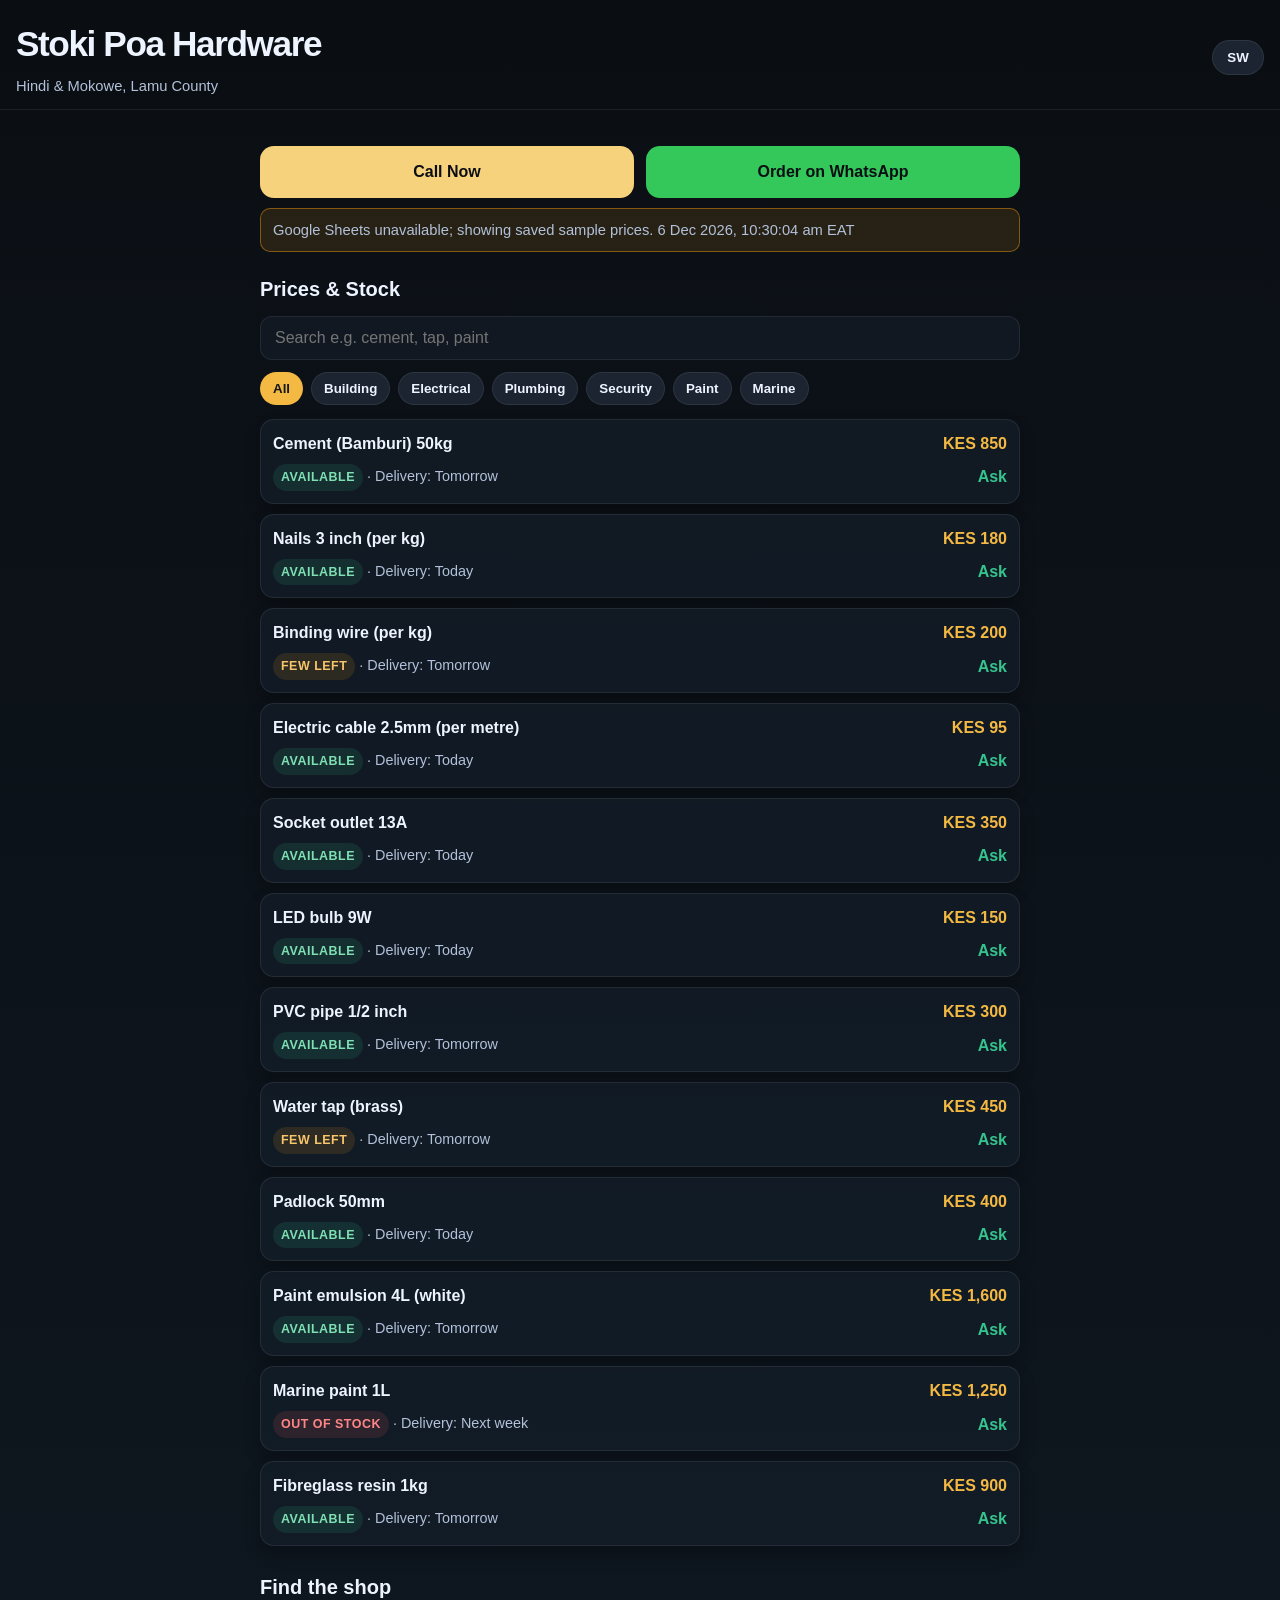
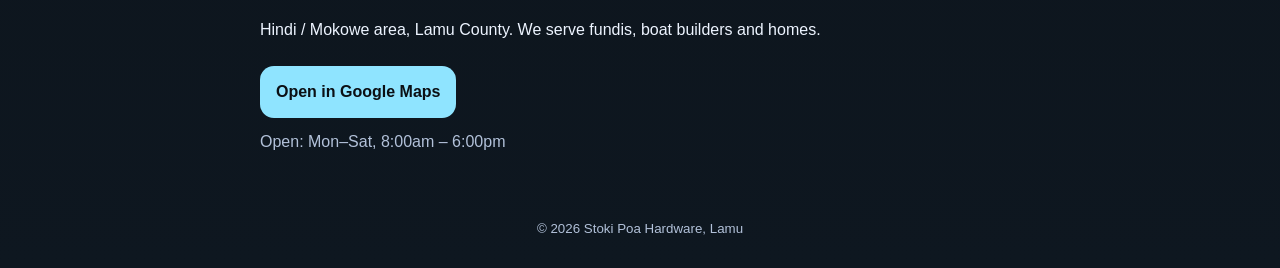
==== index.html @ 67e204fe "Add files via upload" ====
<!DOCTYPE html>
<html lang="en">
<head>
  <meta charset="utf-8">
  <meta name="viewport" content="width=device-width, initial-scale=1">
  <title>Stoki Poa Hardware | Hindi &amp; Mokowe, Lamu</title>
  <meta name="description" content="Stoki Poa Hardware, Lamu: check hardware prices and stock before you travel. Electrical, plumbing, paint, padlocks and marine items. Call or order on WhatsApp.">
  <meta name="theme-color" content="#0b0f14">
  <link rel="manifest" href="manifest.webmanifest">
  <link rel="stylesheet" href="styles.css">

  <!-- Structured business data for search engines -->
  <script type="application/ld+json">
  {
    "@context": "https://schema.org",
    "@type": "HardwareStore",
    "name": "Stoki Poa Hardware",
    "description": "Hardware shop serving Hindi and Mokowe, Lamu County.",
    "areaServed": ["Hindi", "Mokowe", "Lamu"],
    "address": {
      "@type": "PostalAddress",
      "addressLocality": "Hindi, Lamu",
      "addressRegion": "Lamu County",
      "addressCountry": "KE"
    },
    "telephone": "+254790331965"
  }
  </script>
</head>
<body>

<header class="top">
  <div class="brand">
    <h1>Stoki Poa Hardware</h1>
    <p data-i18n="tagline">Hindi &amp; Mokowe, Lamu County</p>
  </div>
  <button id="langBtn" class="lang" type="button" aria-label="Change language">SW</button>
</header>

<main>
  <section class="actions" aria-label="Contact">
    <a id="callBtn" class="btn call" href="tel:+254790331965" data-i18n="call">Call Now</a>
    <a id="waBtn" class="btn wa" href="#" data-i18n="whatsapp">Order on WhatsApp</a>
  </section>

  <p id="status" class="status" role="status"></p>

  <section aria-labelledby="listTitle">
    <h2 id="listTitle" data-i18n="listTitle">Prices &amp; Stock</h2>
    <label class="sr" for="search" data-i18n="searchLabel">Search items</label>
    <input id="search" type="search" placeholder="Search e.g. cement, tap, paint" data-i18n-ph="searchPh" autocomplete="off">
    <div id="chips" class="chips" aria-label="Categories"></div>
    <ul id="list" class="list"></ul>
    <p id="empty" class="empty" hidden data-i18n="empty">No items found. Call us to ask.</p>
  </section>

  <section class="info" aria-labelledby="locTitle">
    <h2 id="locTitle" data-i18n="locTitle">Find the shop</h2>
    <p data-i18n="locText">Hindi / Mokowe area, Lamu County. We serve fundis, boat builders and homes.</p>
    <a id="mapBtn" class="btn map" href="https://www.google.com/maps/search/?api=1&amp;query=Stoki+Poa+Hardware+Lamu" target="_blank" rel="noopener" data-i18n="map">Open in Google Maps</a>
    <p class="hours" data-i18n="hours">Open: Mon–Sat, 8:00am – 6:00pm</p>
  </section>
</main>

<footer>
  <small>&copy; <span id="year"></span> Stoki Poa Hardware, Lamu</small>
</footer>

<script src="app.js?v=20261102a"></script>
</body>
</html>
---- styles.css ----
:root {
  --bg: #0b0f14;
  --panel: #111821;
  --panel-alt: #1b2430;
  --card: #141f2a;
  --line: rgba(255,255,255,0.08);
  --text: #edf4ff;
  --muted: #b2c1d9;
  --accent: #f4b942;
  --accent-2: #35c48d;
  --warn: #f39c12;
  --danger: #ef5a5a;
  --shadow: rgba(0,0,0,0.25);
}

* { box-sizing: border-box; }
html { color-scheme: dark; }
body {
  margin: 0;
  min-height: 100vh;
  font-family: Arial, Helvetica, sans-serif;
  background: linear-gradient(180deg, #0b0f14 0%, #0e1720 100%);
  color: var(--text);
  line-height: 1.5;
}

header.top {
  display: flex;
  align-items: center;
  justify-content: space-between;
  gap: 12px;
  padding: 18px 16px 12px;
  border-bottom: 1px solid var(--line);
  background: rgba(11, 15, 20, 0.94);
  position: sticky;
  top: 0;
  z-index: 2;
}

.brand h1 {
  margin: 0;
  font-size: clamp(1.5rem, 5vw, 2.2rem);
  letter-spacing: -0.04em;
}

.brand p {
  margin: 4px 0 0;
  color: var(--muted);
  font-size: 0.92rem;
}

.lang {
  border: 1px solid var(--line);
  background: var(--panel-alt);
  color: var(--text);
  border-radius: 999px;
  padding: 9px 12px;
  font-weight: 700;
  min-width: 52px;
}

main {
  width: min(760px, calc(100% - 24px));
  margin: 0 auto;
  padding: 18px 0 32px;
}

.actions {
  display: grid;
  grid-template-columns: repeat(2, minmax(0, 1fr));
  gap: 12px;
  margin: 18px 0 10px;
}

.btn {
  display: inline-flex;
  align-items: center;
  justify-content: center;
  border-radius: 14px;
  padding: 14px 16px;
  text-decoration: none;
  font-weight: 700;
  color: #0b0f14;
  text-align: center;
  transition: transform 0.15s ease, opacity 0.15s ease;
}

.btn:active { transform: translateY(1px); }

.btn.call {
  background: #f7d27c;
}

.btn.wa {
  background: #34c759;
}

.btn.map {
  background: #8fe4ff;
  margin-top: 8px;
}

.status {
  margin: 10px 0 22px;
  padding: 10px 12px;
  background: rgba(53, 196, 141, 0.12);
  border: 1px solid rgba(53, 196, 141, 0.35);
  color: var(--muted);
  border-radius: 10px;
  font-size: 0.92rem;
}

.status.offline {
  background: rgba(243, 156, 18, 0.12);
  border-color: rgba(243, 156, 18, 0.45);
}

section {
  margin-top: 18px;
}

h2 {
  margin: 0 0 12px;
  font-size: 1.25rem;
}

input[type="search"] {
  width: 100%;
  border: 1px solid var(--line);
  background: var(--panel);
  color: var(--text);
  border-radius: 12px;
  padding: 12px 14px;
  font-size: 1rem;
}

input[type="search"]:focus {
  outline: 2px solid rgba(244, 185, 66,0.55);
  outline-offset: 1px;
}

.chips {
  display: flex;
  flex-wrap: wrap;
  gap: 8px;
  margin-top: 12px;
}

.chip {
  background: var(--panel-alt);
  color: var(--text);
  border: 1px solid var(--line);
  border-radius: 999px;
  padding: 8px 12px;
  font-weight: 600;
}

.chip.on {
  background: var(--accent);
  color: #151616;
  border-color: transparent;
}

.list {
  list-style: none;
  margin: 14px 0 0;
  padding: 0;
  display: grid;
  gap: 10px;
}

.item {
  display: grid;
  grid-template-columns: minmax(0, 1.4fr) auto;
  gap: 8px 10px;
  align-items: center;
  background: rgba(20,31,42,0.7);
  border: 1px solid var(--line);
  border-radius: 14px;
  padding: 12px 12px;
  box-shadow: 0 8px 16px var(--shadow);
}

.name {
  grid-column: 1 / 2;
  font-weight: 700;
  word-break: break-word;
}

.price {
  grid-column: 2 / 3;
  justify-self: end;
  font-weight: 700;
  color: var(--accent);
}

.meta {
  grid-column: 1 / 2;
  color: var(--muted);
  font-size: 0.9rem;
}

.badge {
  display: inline-block;
  border-radius: 999px;
  padding: 4px 8px;
  font-size: 0.78rem;
  font-weight: 700;
  text-transform: uppercase;
  letter-spacing: 0.04em;
}

.badge.ok {
  background: rgba(53,196,141,0.12);
  color: #7fe0b4;
}

.badge.low {
  background: rgba(243,156,18,0.12);
  color: #f7c66b;
}

.badge.out {
  background: rgba(239,90,90,0.12);
  color: #ff8686;
}

.ask {
  grid-column: 2 / 3;
  justify-self: end;
  text-decoration: none;
  color: var(--accent-2);
  font-weight: 700;
}

.empty {
  margin-top: 16px;
  color: var(--muted);
}

.info {
  padding-top: 8px;
}

.hours {
  margin-top: 12px;
  color: var(--muted);
}

footer {
  padding: 14px 16px 28px;
  text-align: center;
  color: var(--muted);
}

.sr {
  position: absolute;
  width: 1px;
  height: 1px;
  padding: 0;
  margin: -1px;
  overflow: hidden;
  clip: rect(0, 0, 0, 0);
  white-space: nowrap;
  border: 0;
}

@media (max-width: 480px) {
  .actions { grid-template-columns: 1fr; }
  .item {
    grid-template-columns: 1fr;
    padding: 12px 10px;
  }
  .name, .price, .meta, .ask {
    grid-column: auto;
    justify-self: start;
  }
  .price { margin-top: -4px; }
}
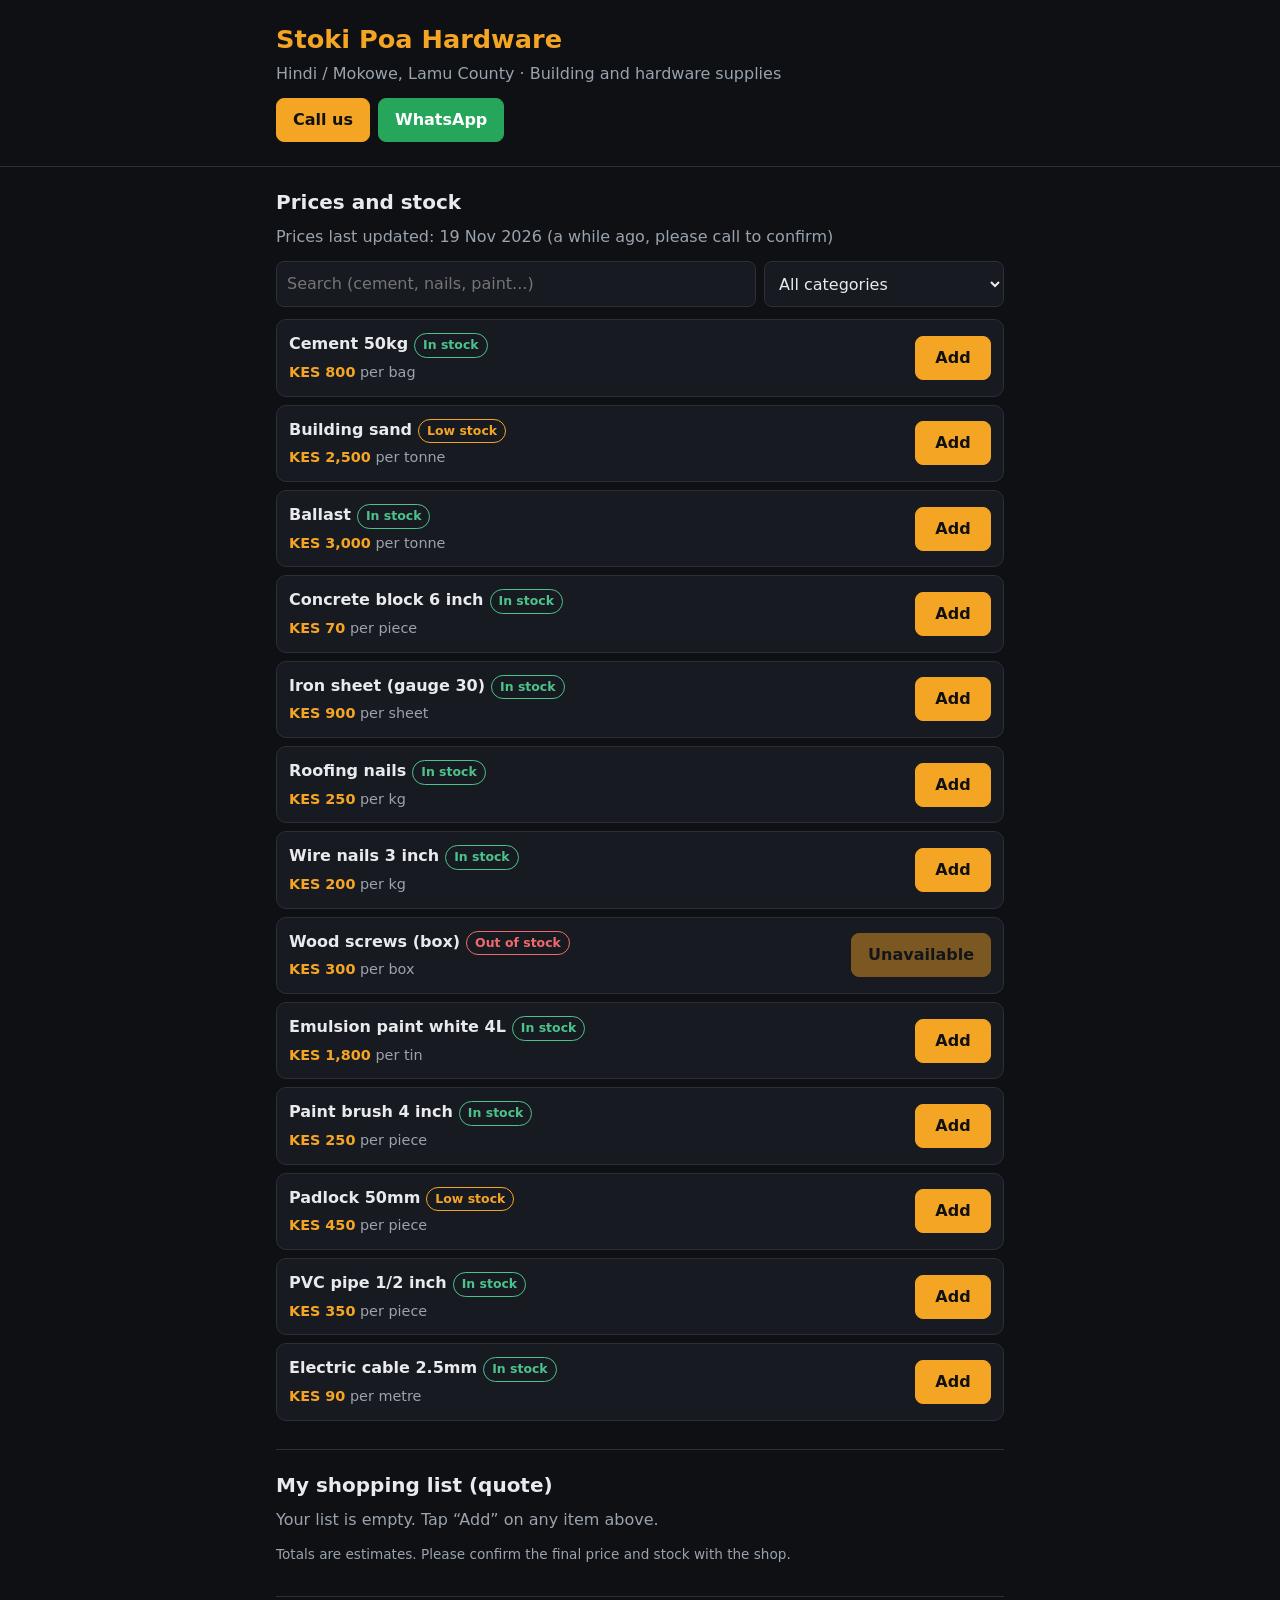
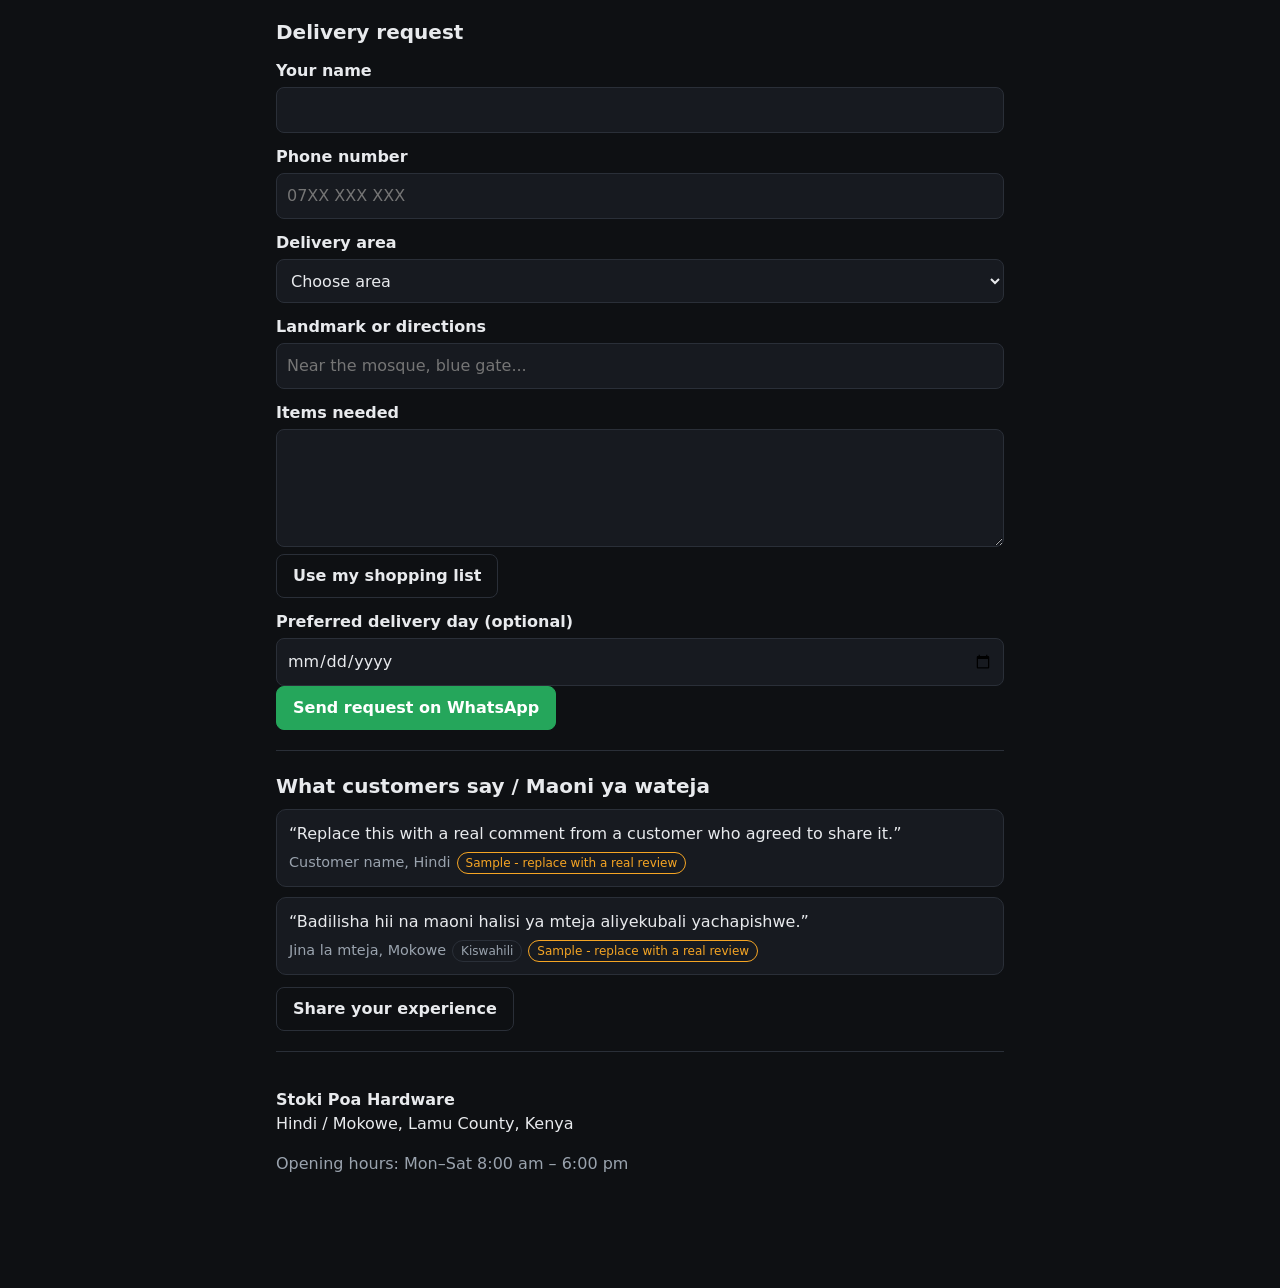
==== commit 338847d2: "Add files via upload" ====
--- a/index.html
+++ b/index.html
@@ -1,71 +1,112 @@
 <!DOCTYPE html>
 <html lang="en">
 <head>
-  <meta charset="utf-8">
-  <meta name="viewport" content="width=device-width, initial-scale=1">
-  <title>Stoki Poa Hardware | Hindi &amp; Mokowe, Lamu</title>
-  <meta name="description" content="Stoki Poa Hardware, Lamu: check hardware prices and stock before you travel. Electrical, plumbing, paint, padlocks and marine items. Call or order on WhatsApp.">
-  <meta name="theme-color" content="#0b0f14">
-  <link rel="manifest" href="manifest.webmanifest">
-  <link rel="stylesheet" href="styles.css">
-
-  <!-- Structured business data for search engines -->
-  <script type="application/ld+json">
-  {
-    "@context": "https://schema.org",
-    "@type": "HardwareStore",
-    "name": "Stoki Poa Hardware",
-    "description": "Hardware shop serving Hindi and Mokowe, Lamu County.",
-    "areaServed": ["Hindi", "Mokowe", "Lamu"],
-    "address": {
-      "@type": "PostalAddress",
-      "addressLocality": "Hindi, Lamu",
-      "addressRegion": "Lamu County",
-      "addressCountry": "KE"
-    },
-    "telephone": "+254790331965"
-  }
-  </script>
+<meta charset="utf-8">
+<meta name="viewport" content="width=device-width, initial-scale=1">
+<title>Stoki Poa Hardware | Hindi, Mokowe, Lamu</title>
+<meta name="description" content="Stoki Poa Hardware in Hindi/Mokowe, Lamu. See hardware prices and stock, build a shopping list, and order by WhatsApp or call.">
+<meta name="theme-color" content="#0e1013">
+<link rel="manifest" href="manifest.webmanifest">
+<link rel="icon" href="icon-192.png">
+<link rel="apple-touch-icon" href="icon-192.png">
+<link rel="stylesheet" href="styles.css">
 </head>
 <body>
 
 <header class="top">
-  <div class="brand">
+  <div class="wrap">
     <h1>Stoki Poa Hardware</h1>
-    <p data-i18n="tagline">Hindi &amp; Mokowe, Lamu County</p>
+    <p class="tag">Hindi / Mokowe, Lamu County &middot; Building and hardware supplies</p>
+    <div class="actions">
+      <a id="callBtn" class="btn" href="tel:+254700000000">Call us</a>
+      <a id="waBtn" class="btn btn-wa" href="https://wa.me/254700000000">WhatsApp</a>
+      <button id="installBtn" class="btn btn-ghost" type="button" hidden>Install app</button>
+    </div>
+    <p id="iosHint" class="hint" hidden>To install this page: tap the Share button, then &ldquo;Add to Home Screen&rdquo;.
+      <button id="iosClose" class="link" type="button">Close</button></p>
   </div>
-  <button id="langBtn" class="lang" type="button" aria-label="Change language">SW</button>
 </header>
 
-<main>
-  <section class="actions" aria-label="Contact">
-    <a id="callBtn" class="btn call" href="tel:+254790331965" data-i18n="call">Call Now</a>
-    <a id="waBtn" class="btn wa" href="#" data-i18n="whatsapp">Order on WhatsApp</a>
+<main class="wrap">
+
+  <section id="prices" aria-labelledby="h-prices">
+    <h2 id="h-prices">Prices and stock</h2>
+    <p id="updated" class="mute">Loading prices&hellip;</p>
+    <div class="controls">
+      <label class="sr" for="search">Search items</label>
+      <input id="search" type="search" placeholder="Search (cement, nails, paint...)" autocomplete="off">
+      <label class="sr" for="cat">Category</label>
+      <select id="cat"><option value="">All categories</option></select>
+    </div>
+    <ul id="list" class="list" aria-live="polite"></ul>
+    <noscript><p class="warn">Please turn on JavaScript to see prices, or call us.</p></noscript>
   </section>
 
-  <p id="status" class="status" role="status"></p>
-
-  <section aria-labelledby="listTitle">
-    <h2 id="listTitle" data-i18n="listTitle">Prices &amp; Stock</h2>
-    <label class="sr" for="search" data-i18n="searchLabel">Search items</label>
-    <input id="search" type="search" placeholder="Search e.g. cement, tap, paint" data-i18n-ph="searchPh" autocomplete="off">
-    <div id="chips" class="chips" aria-label="Categories"></div>
-    <ul id="list" class="list"></ul>
-    <p id="empty" class="empty" hidden data-i18n="empty">No items found. Call us to ask.</p>
+  <section id="quote" aria-labelledby="h-quote">
+    <h2 id="h-quote">My shopping list (quote)</h2>
+    <div id="quoteBody"></div>
+    <div class="actions" id="quoteActions" hidden>
+      <button id="sendQuote" class="btn btn-wa" type="button">Send list on WhatsApp</button>
+      <button id="toDelivery" class="btn" type="button">Request delivery</button>
+      <button id="clearList" class="btn btn-ghost" type="button">Clear list</button>
+    </div>
+    <p class="mute small">Totals are estimates. Please confirm the final price and stock with the shop.</p>
   </section>
 
-  <section class="info" aria-labelledby="locTitle">
-    <h2 id="locTitle" data-i18n="locTitle">Find the shop</h2>
-    <p data-i18n="locText">Hindi / Mokowe area, Lamu County. We serve fundis, boat builders and homes.</p>
-    <a id="mapBtn" class="btn map" href="https://www.google.com/maps/search/?api=1&amp;query=Stoki+Poa+Hardware+Lamu" target="_blank" rel="noopener" data-i18n="map">Open in Google Maps</a>
-    <p class="hours" data-i18n="hours">Open: Mon–Sat, 8:00am – 6:00pm</p>
+  <section id="delivery" aria-labelledby="h-del">
+    <h2 id="h-del">Delivery request</h2>
+    <form id="delForm" novalidate>
+      <label for="dName">Your name</label>
+      <input id="dName" name="name" type="text" autocomplete="name" required>
+
+      <label for="dPhone">Phone number</label>
+      <input id="dPhone" name="phone" type="tel" autocomplete="tel" placeholder="07XX XXX XXX" required>
+
+      <label for="dPlace">Delivery area</label>
+      <select id="dPlace" name="place" required>
+        <option value="">Choose area</option>
+        <option>Hindi</option>
+        <option>Mokowe</option>
+        <option>Lamu Town</option>
+        <option>Other</option>
+      </select>
+
+      <label for="dWhere">Landmark or directions</label>
+      <input id="dWhere" name="where" type="text" placeholder="Near the mosque, blue gate...">
+
+      <label for="dItems">Items needed</label>
+      <textarea id="dItems" name="items" rows="4" required></textarea>
+      <button id="useList" class="btn btn-ghost" type="button">Use my shopping list</button>
+
+      <label for="dDate">Preferred delivery day (optional)</label>
+      <input id="dDate" name="date" type="date">
+
+      <p id="dErr" class="warn" role="alert" hidden></p>
+      <button class="btn btn-wa" type="submit">Send request on WhatsApp</button>
+    </form>
   </section>
+
+  <section id="reviews" aria-labelledby="h-rev" hidden>
+    <h2 id="h-rev">What customers say / Maoni ya wateja</h2>
+    <div id="revList" class="revs"></div>
+    <a id="revShare" class="btn btn-ghost" href="#">Share your experience</a>
+  </section>
+
 </main>
 
-<footer>
-  <small>&copy; <span id="year"></span> Stoki Poa Hardware, Lamu</small>
+<footer class="foot">
+  <div class="wrap">
+    <p><strong>Stoki Poa Hardware</strong><br>Hindi / Mokowe, Lamu County, Kenya</p>
+    <p id="hours" class="mute">Opening hours: Mon&ndash;Sat 8:00 am &ndash; 6:00 pm</p>
+    <p><a id="mapLink" href="#" hidden>Open in Google Maps</a></p>
+  </div>
 </footer>
 
-<script src="app.js?v=20261102a"></script>
+<div id="bar" class="bar" hidden>
+  <span id="barText"></span>
+  <a href="#quote" class="btn">View list</a>
+</div>
+
+<script src="app.js"></script>
 </body>
 </html>
--- a/styles.css
+++ b/styles.css
@@ -1,279 +1,67 @@
-:root {
-  --bg: #0b0f14;
-  --panel: #111821;
-  --panel-alt: #1b2430;
-  --card: #141f2a;
-  --line: rgba(255,255,255,0.08);
-  --text: #edf4ff;
-  --muted: #b2c1d9;
-  --accent: #f4b942;
-  --accent-2: #35c48d;
-  --warn: #f39c12;
-  --danger: #ef5a5a;
-  --shadow: rgba(0,0,0,0.25);
+:root{
+  --bg:#0e1013;--card:#171a20;--line:#2a2f38;--text:#e8eaed;--mute:#9aa3ae;
+  --acc:#f5a524;--ok:#4cc38a;--warn:#f5a524;--bad:#ef6b6b;--wa:#25a65b;
 }
+*{box-sizing:border-box}
+html{scroll-behavior:smooth}
+body{margin:0;background:var(--bg);color:var(--text);
+  font:16px/1.5 system-ui,-apple-system,"Segoe UI",Roboto,Arial,sans-serif;padding-bottom:76px}
+.wrap{max-width:760px;margin:0 auto;padding:0 16px}
+.sr{position:absolute;width:1px;height:1px;overflow:hidden;clip:rect(0 0 0 0)}
+h1{font-size:1.6rem;margin:0 0 4px;color:var(--acc)}
+h2{font-size:1.25rem;margin:0 0 8px}
+section{padding:20px 0;border-bottom:1px solid var(--line)}
+.top{padding:20px 0 16px;border-bottom:1px solid var(--line)}
+.tag,.mute{color:var(--mute);margin:0 0 12px}
+.small{font-size:.85rem}
+.warn{color:var(--warn)}
+.hint{background:var(--card);border:1px solid var(--line);border-radius:8px;padding:10px;margin:12px 0 0;font-size:.9rem}
 
-* { box-sizing: border-box; }
-html { color-scheme: dark; }
-body {
-  margin: 0;
-  min-height: 100vh;
-  font-family: Arial, Helvetica, sans-serif;
-  background: linear-gradient(180deg, #0b0f14 0%, #0e1720 100%);
-  color: var(--text);
-  line-height: 1.5;
-}
+.actions{display:flex;flex-wrap:wrap;gap:8px;margin:8px 0}
+.btn{display:inline-flex;align-items:center;justify-content:center;min-height:44px;padding:8px 16px;
+  border-radius:8px;border:1px solid var(--acc);background:var(--acc);color:#111;font:inherit;
+  font-weight:600;text-decoration:none;cursor:pointer}
+.btn-wa{background:var(--wa);border-color:var(--wa);color:#fff}
+.btn-ghost{background:transparent;color:var(--text);border-color:var(--line)}
+.btn[disabled]{opacity:.45;cursor:not-allowed}
+.link{background:none;border:0;color:var(--acc);font:inherit;text-decoration:underline;cursor:pointer;padding:4px}
+a{color:var(--acc)}
+:focus-visible{outline:3px solid #fff;outline-offset:2px}
 
-header.top {
-  display: flex;
-  align-items: center;
-  justify-content: space-between;
-  gap: 12px;
-  padding: 18px 16px 12px;
-  border-bottom: 1px solid var(--line);
-  background: rgba(11, 15, 20, 0.94);
-  position: sticky;
-  top: 0;
-  z-index: 2;
-}
+.controls{display:grid;grid-template-columns:1fr;gap:8px;margin:12px 0}
+@media(min-width:560px){.controls{grid-template-columns:2fr 1fr}}
+input,select,textarea{width:100%;min-height:44px;padding:10px;border-radius:8px;border:1px solid var(--line);
+  background:var(--card);color:var(--text);font:inherit}
+label{display:block;margin:12px 0 4px;font-weight:600}
 
-.brand h1 {
-  margin: 0;
-  font-size: clamp(1.5rem, 5vw, 2.2rem);
-  letter-spacing: -0.04em;
-}
+.list{list-style:none;margin:0;padding:0}
+.item{display:grid;grid-template-columns:1fr auto;gap:4px 12px;align-items:center;
+  background:var(--card);border:1px solid var(--line);border-radius:10px;padding:12px;margin-bottom:8px}
+.item .nm{font-weight:600}
+.item .meta{color:var(--mute);font-size:.9rem}
+.price{font-weight:700;color:var(--acc)}
+.badge{display:inline-block;padding:2px 8px;border-radius:99px;font-size:.78rem;font-weight:700;border:1px solid currentColor;margin-left:6px}
+.b-in{color:var(--ok)} .b-low{color:var(--warn)} .b-out{color:var(--bad)}
+.item .btn{grid-column:2;grid-row:1 / span 2;min-width:76px}
 
-.brand p {
-  margin: 4px 0 0;
-  color: var(--muted);
-  font-size: 0.92rem;
-}
+.qline{display:grid;grid-template-columns:1fr auto;gap:6px 12px;align-items:center;
+  border-bottom:1px solid var(--line);padding:10px 0}
+.qty{display:flex;align-items:center;gap:6px}
+.qty button{width:44px;height:44px;border-radius:8px;border:1px solid var(--line);background:var(--card);
+  color:var(--text);font-size:1.2rem;cursor:pointer}
+.qty span{min-width:28px;text-align:center;font-weight:700}
+.total{display:flex;justify-content:space-between;font-size:1.1rem;font-weight:700;padding:12px 0}
 
-.lang {
-  border: 1px solid var(--line);
-  background: var(--panel-alt);
-  color: var(--text);
-  border-radius: 999px;
-  padding: 9px 12px;
-  font-weight: 700;
-  min-width: 52px;
-}
+.revs{display:grid;gap:10px;margin-bottom:12px}
+.rev{background:var(--card);border:1px solid var(--line);border-radius:10px;padding:12px}
+.rev p{margin:0 0 6px}
+.rev .who{color:var(--mute);font-size:.9rem}
+.tagline{display:inline-block;font-size:.75rem;border:1px solid var(--line);border-radius:99px;padding:1px 8px;margin-left:6px;color:var(--mute)}
+.tagline.sample{border-color:var(--warn);color:var(--warn)}
 
-main {
-  width: min(760px, calc(100% - 24px));
-  margin: 0 auto;
-  padding: 18px 0 32px;
-}
+.foot{padding:20px 0}
+.bar{position:fixed;left:0;right:0;bottom:0;display:flex;justify-content:space-between;align-items:center;
+  gap:12px;padding:10px 16px;background:#1d2027;border-top:2px solid var(--acc);z-index:5}
+.bar[hidden],[hidden]{display:none !important}
 
-.actions {
-  display: grid;
-  grid-template-columns: repeat(2, minmax(0, 1fr));
-  gap: 12px;
-  margin: 18px 0 10px;
-}
-
-.btn {
-  display: inline-flex;
-  align-items: center;
-  justify-content: center;
-  border-radius: 14px;
-  padding: 14px 16px;
-  text-decoration: none;
-  font-weight: 700;
-  color: #0b0f14;
-  text-align: center;
-  transition: transform 0.15s ease, opacity 0.15s ease;
-}
-
-.btn:active { transform: translateY(1px); }
-
-.btn.call {
-  background: #f7d27c;
-}
-
-.btn.wa {
-  background: #34c759;
-}
-
-.btn.map {
-  background: #8fe4ff;
-  margin-top: 8px;
-}
-
-.status {
-  margin: 10px 0 22px;
-  padding: 10px 12px;
-  background: rgba(53, 196, 141, 0.12);
-  border: 1px solid rgba(53, 196, 141, 0.35);
-  color: var(--muted);
-  border-radius: 10px;
-  font-size: 0.92rem;
-}
-
-.status.offline {
-  background: rgba(243, 156, 18, 0.12);
-  border-color: rgba(243, 156, 18, 0.45);
-}
-
-section {
-  margin-top: 18px;
-}
-
-h2 {
-  margin: 0 0 12px;
-  font-size: 1.25rem;
-}
-
-input[type="search"] {
-  width: 100%;
-  border: 1px solid var(--line);
-  background: var(--panel);
-  color: var(--text);
-  border-radius: 12px;
-  padding: 12px 14px;
-  font-size: 1rem;
-}
-
-input[type="search"]:focus {
-  outline: 2px solid rgba(244, 185, 66,0.55);
-  outline-offset: 1px;
-}
-
-.chips {
-  display: flex;
-  flex-wrap: wrap;
-  gap: 8px;
-  margin-top: 12px;
-}
-
-.chip {
-  background: var(--panel-alt);
-  color: var(--text);
-  border: 1px solid var(--line);
-  border-radius: 999px;
-  padding: 8px 12px;
-  font-weight: 600;
-}
-
-.chip.on {
-  background: var(--accent);
-  color: #151616;
-  border-color: transparent;
-}
-
-.list {
-  list-style: none;
-  margin: 14px 0 0;
-  padding: 0;
-  display: grid;
-  gap: 10px;
-}
-
-.item {
-  display: grid;
-  grid-template-columns: minmax(0, 1.4fr) auto;
-  gap: 8px 10px;
-  align-items: center;
-  background: rgba(20,31,42,0.7);
-  border: 1px solid var(--line);
-  border-radius: 14px;
-  padding: 12px 12px;
-  box-shadow: 0 8px 16px var(--shadow);
-}
-
-.name {
-  grid-column: 1 / 2;
-  font-weight: 700;
-  word-break: break-word;
-}
-
-.price {
-  grid-column: 2 / 3;
-  justify-self: end;
-  font-weight: 700;
-  color: var(--accent);
-}
-
-.meta {
-  grid-column: 1 / 2;
-  color: var(--muted);
-  font-size: 0.9rem;
-}
-
-.badge {
-  display: inline-block;
-  border-radius: 999px;
-  padding: 4px 8px;
-  font-size: 0.78rem;
-  font-weight: 700;
-  text-transform: uppercase;
-  letter-spacing: 0.04em;
-}
-
-.badge.ok {
-  background: rgba(53,196,141,0.12);
-  color: #7fe0b4;
-}
-
-.badge.low {
-  background: rgba(243,156,18,0.12);
-  color: #f7c66b;
-}
-
-.badge.out {
-  background: rgba(239,90,90,0.12);
-  color: #ff8686;
-}
-
-.ask {
-  grid-column: 2 / 3;
-  justify-self: end;
-  text-decoration: none;
-  color: var(--accent-2);
-  font-weight: 700;
-}
-
-.empty {
-  margin-top: 16px;
-  color: var(--muted);
-}
-
-.info {
-  padding-top: 8px;
-}
-
-.hours {
-  margin-top: 12px;
-  color: var(--muted);
-}
-
-footer {
-  padding: 14px 16px 28px;
-  text-align: center;
-  color: var(--muted);
-}
-
-.sr {
-  position: absolute;
-  width: 1px;
-  height: 1px;
-  padding: 0;
-  margin: -1px;
-  overflow: hidden;
-  clip: rect(0, 0, 0, 0);
-  white-space: nowrap;
-  border: 0;
-}
-
-@media (max-width: 480px) {
-  .actions { grid-template-columns: 1fr; }
-  .item {
-    grid-template-columns: 1fr;
-    padding: 12px 10px;
-  }
-  .name, .price, .meta, .ask {
-    grid-column: auto;
-    justify-self: start;
-  }
-  .price { margin-top: -4px; }
-}
+@media(prefers-reduced-motion:reduce){html{scroll-behavior:auto}}
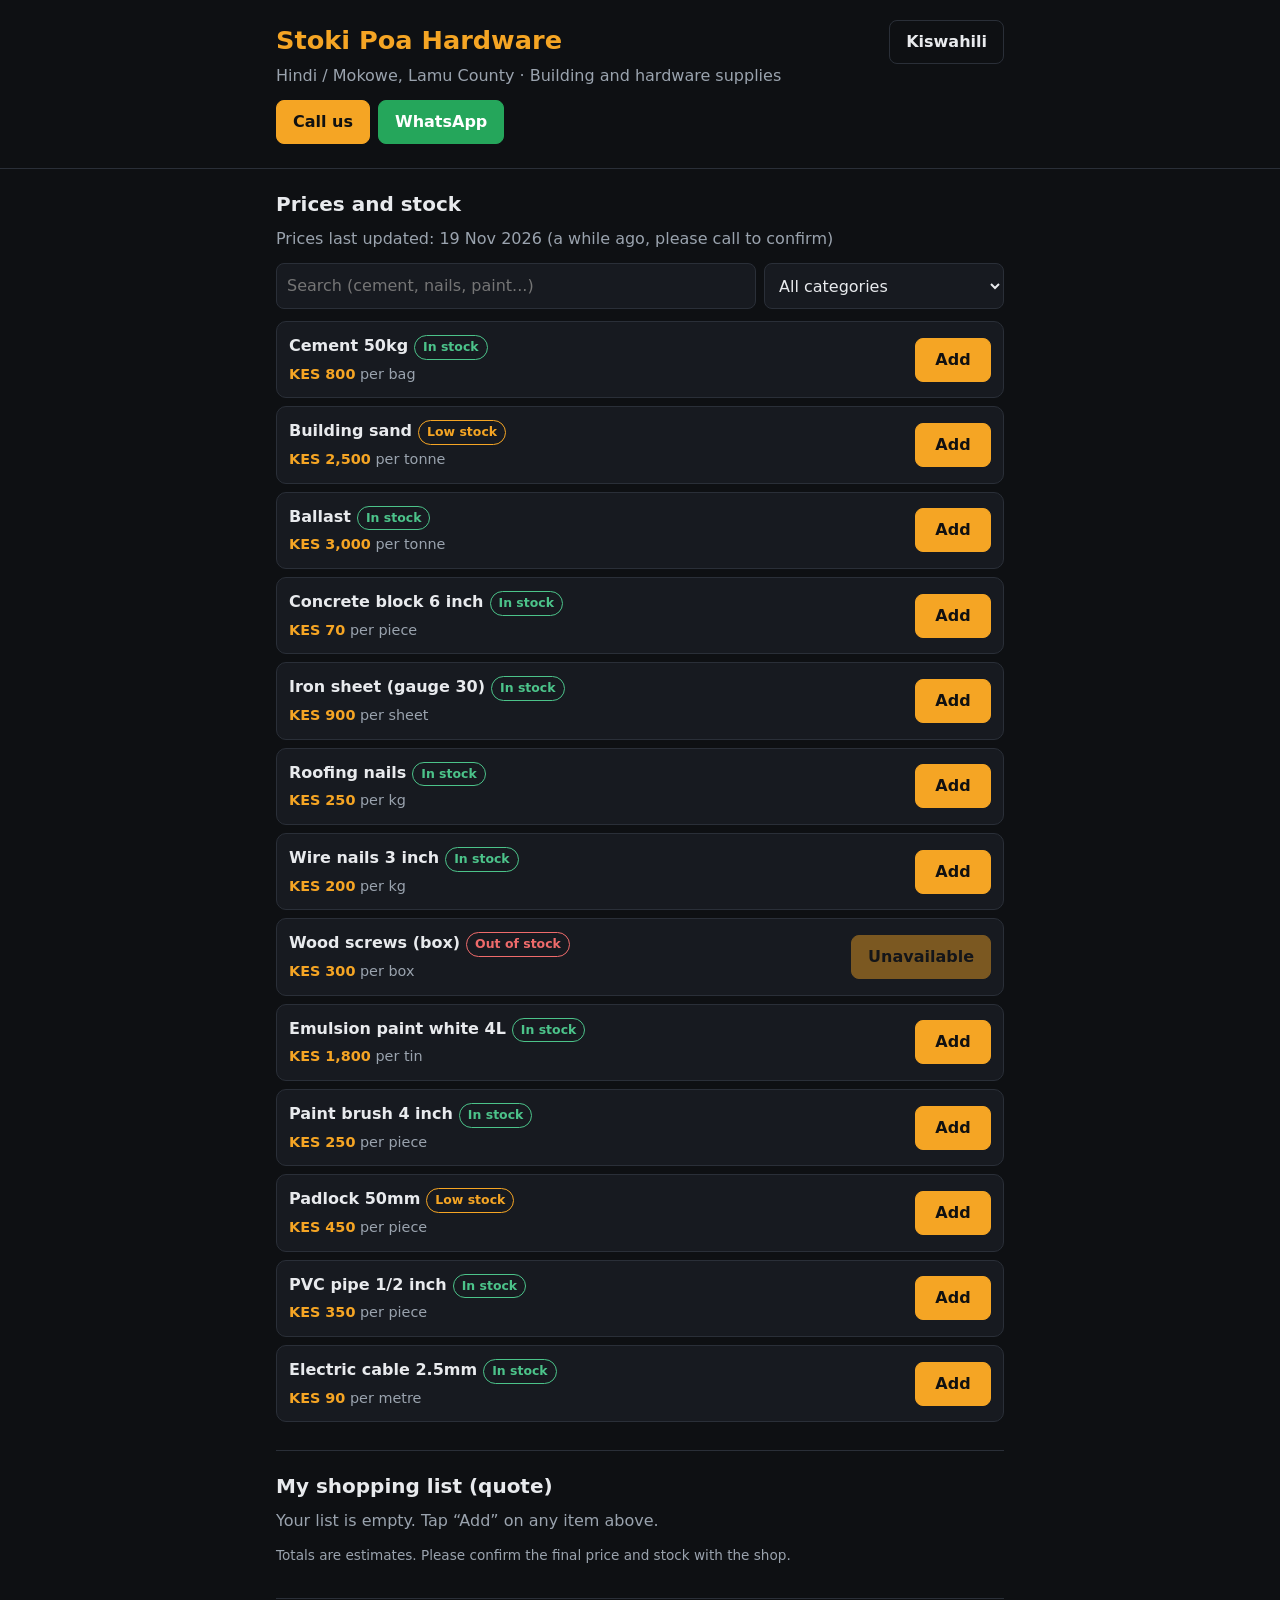
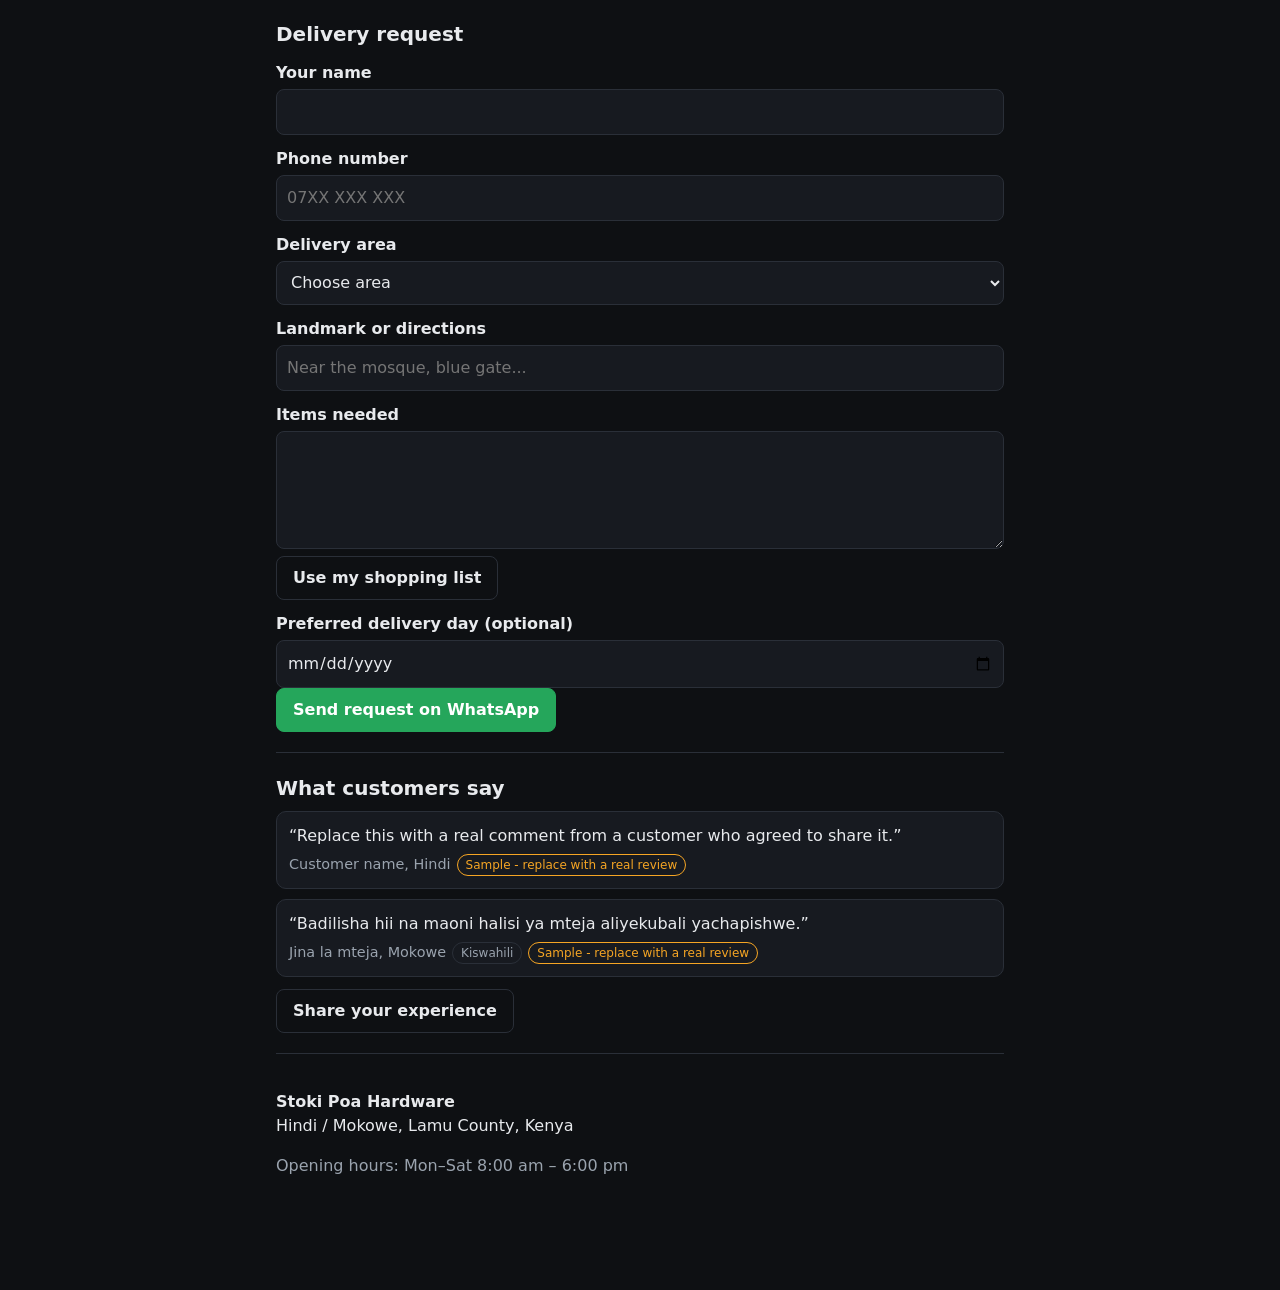
==== commit 0d933800: "Add files via upload" ====
--- a/index.html
+++ b/index.html
@@ -4,7 +4,7 @@
 <meta charset="utf-8">
 <meta name="viewport" content="width=device-width, initial-scale=1">
 <title>Stoki Poa Hardware | Hindi, Mokowe, Lamu</title>
-<meta name="description" content="Stoki Poa Hardware in Hindi/Mokowe, Lamu. See hardware prices and stock, build a shopping list, and order by WhatsApp or call.">
+<meta name="description" content="Stoki Poa Hardware in Hindi/Mokowe, Lamu. See hardware prices and stock, build a shopping list, and order by WhatsApp or call. Bei na hisa za vifaa vya ujenzi.">
 <meta name="theme-color" content="#0e1013">
 <link rel="manifest" href="manifest.webmanifest">
 <link rel="icon" href="icon-192.png">
@@ -15,96 +15,99 @@
 
 <header class="top">
   <div class="wrap">
-    <h1>Stoki Poa Hardware</h1>
-    <p class="tag">Hindi / Mokowe, Lamu County &middot; Building and hardware supplies</p>
+    <div class="titlerow">
+      <h1>Stoki Poa Hardware</h1>
+      <button id="langBtn" class="btn btn-ghost lang" type="button" aria-label="Change language / Badili lugha">Kiswahili</button>
+    </div>
+    <p class="tag" data-i18n="tag">Hindi / Mokowe, Lamu County &middot; Building and hardware supplies</p>
     <div class="actions">
-      <a id="callBtn" class="btn" href="tel:+254700000000">Call us</a>
+      <a id="callBtn" class="btn" href="tel:+254700000000" data-i18n="call">Call us</a>
       <a id="waBtn" class="btn btn-wa" href="https://wa.me/254700000000">WhatsApp</a>
-      <button id="installBtn" class="btn btn-ghost" type="button" hidden>Install app</button>
+      <button id="installBtn" class="btn btn-ghost" type="button" data-i18n="install" hidden>Install app</button>
     </div>
-    <p id="iosHint" class="hint" hidden>To install this page: tap the Share button, then &ldquo;Add to Home Screen&rdquo;.
-      <button id="iosClose" class="link" type="button">Close</button></p>
+    <p id="iosHint" class="hint" hidden><span data-i18n="iosHint">To install this page: tap the Share button, then &ldquo;Add to Home Screen&rdquo;.</span>
+      <button id="iosClose" class="link" type="button" data-i18n="close">Close</button></p>
   </div>
 </header>
 
 <main class="wrap">
 
   <section id="prices" aria-labelledby="h-prices">
-    <h2 id="h-prices">Prices and stock</h2>
-    <p id="updated" class="mute">Loading prices&hellip;</p>
+    <h2 id="h-prices" data-i18n="hPrices">Prices and stock</h2>
+    <p id="updated" class="mute" data-i18n="loading">Loading prices&hellip;</p>
     <div class="controls">
-      <label class="sr" for="search">Search items</label>
-      <input id="search" type="search" placeholder="Search (cement, nails, paint...)" autocomplete="off">
-      <label class="sr" for="cat">Category</label>
-      <select id="cat"><option value="">All categories</option></select>
+      <label class="sr" for="search" data-i18n="searchLbl">Search items</label>
+      <input id="search" type="search" data-i18n-ph="searchPh" placeholder="Search (cement, nails, paint...)" autocomplete="off">
+      <label class="sr" for="cat" data-i18n="catLbl">Category</label>
+      <select id="cat"><option value="" data-i18n="allCats">All categories</option></select>
     </div>
     <ul id="list" class="list" aria-live="polite"></ul>
-    <noscript><p class="warn">Please turn on JavaScript to see prices, or call us.</p></noscript>
+    <noscript><p class="warn">Please turn on JavaScript to see prices, or call us. / Tafadhali washa JavaScript ili uone bei, au tupigie simu.</p></noscript>
   </section>
 
   <section id="quote" aria-labelledby="h-quote">
-    <h2 id="h-quote">My shopping list (quote)</h2>
+    <h2 id="h-quote" data-i18n="hQuote">My shopping list (quote)</h2>
     <div id="quoteBody"></div>
     <div class="actions" id="quoteActions" hidden>
-      <button id="sendQuote" class="btn btn-wa" type="button">Send list on WhatsApp</button>
-      <button id="toDelivery" class="btn" type="button">Request delivery</button>
-      <button id="clearList" class="btn btn-ghost" type="button">Clear list</button>
+      <button id="sendQuote" class="btn btn-wa" type="button" data-i18n="sendQuote">Send list on WhatsApp</button>
+      <button id="toDelivery" class="btn" type="button" data-i18n="reqDelivery">Request delivery</button>
+      <button id="clearList" class="btn btn-ghost" type="button" data-i18n="clearList">Clear list</button>
     </div>
-    <p class="mute small">Totals are estimates. Please confirm the final price and stock with the shop.</p>
+    <p class="mute small" data-i18n="quoteNote">Totals are estimates. Please confirm the final price and stock with the shop.</p>
   </section>
 
   <section id="delivery" aria-labelledby="h-del">
-    <h2 id="h-del">Delivery request</h2>
+    <h2 id="h-del" data-i18n="hDel">Delivery request</h2>
     <form id="delForm" novalidate>
-      <label for="dName">Your name</label>
+      <label for="dName" data-i18n="lName">Your name</label>
       <input id="dName" name="name" type="text" autocomplete="name" required>
 
-      <label for="dPhone">Phone number</label>
+      <label for="dPhone" data-i18n="lPhone">Phone number</label>
       <input id="dPhone" name="phone" type="tel" autocomplete="tel" placeholder="07XX XXX XXX" required>
 
-      <label for="dPlace">Delivery area</label>
+      <label for="dPlace" data-i18n="lArea">Delivery area</label>
       <select id="dPlace" name="place" required>
-        <option value="">Choose area</option>
-        <option>Hindi</option>
-        <option>Mokowe</option>
-        <option>Lamu Town</option>
-        <option>Other</option>
+        <option value="" data-i18n="chooseArea">Choose area</option>
+        <option value="Hindi">Hindi</option>
+        <option value="Mokowe">Mokowe</option>
+        <option value="Lamu Town" data-i18n="areaTown">Lamu Town</option>
+        <option value="Other" data-i18n="areaOther">Other</option>
       </select>
 
-      <label for="dWhere">Landmark or directions</label>
-      <input id="dWhere" name="where" type="text" placeholder="Near the mosque, blue gate...">
+      <label for="dWhere" data-i18n="lWhere">Landmark or directions</label>
+      <input id="dWhere" name="where" type="text" data-i18n-ph="wherePh" placeholder="Near the mosque, blue gate...">
 
-      <label for="dItems">Items needed</label>
+      <label for="dItems" data-i18n="lItems">Items needed</label>
       <textarea id="dItems" name="items" rows="4" required></textarea>
-      <button id="useList" class="btn btn-ghost" type="button">Use my shopping list</button>
+      <button id="useList" class="btn btn-ghost" type="button" data-i18n="useList">Use my shopping list</button>
 
-      <label for="dDate">Preferred delivery day (optional)</label>
+      <label for="dDate" data-i18n="lDate">Preferred delivery day (optional)</label>
       <input id="dDate" name="date" type="date">
 
       <p id="dErr" class="warn" role="alert" hidden></p>
-      <button class="btn btn-wa" type="submit">Send request on WhatsApp</button>
+      <button class="btn btn-wa" type="submit" data-i18n="sendDel">Send request on WhatsApp</button>
     </form>
   </section>
 
   <section id="reviews" aria-labelledby="h-rev" hidden>
-    <h2 id="h-rev">What customers say / Maoni ya wateja</h2>
+    <h2 id="h-rev" data-i18n="hRev">What customers say</h2>
     <div id="revList" class="revs"></div>
-    <a id="revShare" class="btn btn-ghost" href="#">Share your experience</a>
+    <a id="revShare" class="btn btn-ghost" href="#" data-i18n="share">Share your experience</a>
   </section>
 
 </main>
 
 <footer class="foot">
   <div class="wrap">
-    <p><strong>Stoki Poa Hardware</strong><br>Hindi / Mokowe, Lamu County, Kenya</p>
-    <p id="hours" class="mute">Opening hours: Mon&ndash;Sat 8:00 am &ndash; 6:00 pm</p>
-    <p><a id="mapLink" href="#" hidden>Open in Google Maps</a></p>
+    <p><strong>Stoki Poa Hardware</strong><br><span data-i18n="footAddr">Hindi / Mokowe, Lamu County, Kenya</span></p>
+    <p id="hours" class="mute" data-i18n="hours">Opening hours: Mon&ndash;Sat 8:00 am &ndash; 6:00 pm</p>
+    <p><a id="mapLink" href="#" data-i18n="map" hidden>Open in Google Maps</a></p>
   </div>
 </footer>
 
 <div id="bar" class="bar" hidden>
   <span id="barText"></span>
-  <a href="#quote" class="btn">View list</a>
+  <a href="#quote" class="btn" data-i18n="viewList">View list</a>
 </div>
 
 <script src="app.js"></script>
--- a/styles.css
+++ b/styles.css
@@ -12,6 +12,8 @@
 h2{font-size:1.25rem;margin:0 0 8px}
 section{padding:20px 0;border-bottom:1px solid var(--line)}
 .top{padding:20px 0 16px;border-bottom:1px solid var(--line)}
+.titlerow{display:flex;justify-content:space-between;align-items:center;gap:12px}
+.lang{min-width:96px;padding:6px 12px}
 .tag,.mute{color:var(--mute);margin:0 0 12px}
 .small{font-size:.85rem}
 .warn{color:var(--warn)}
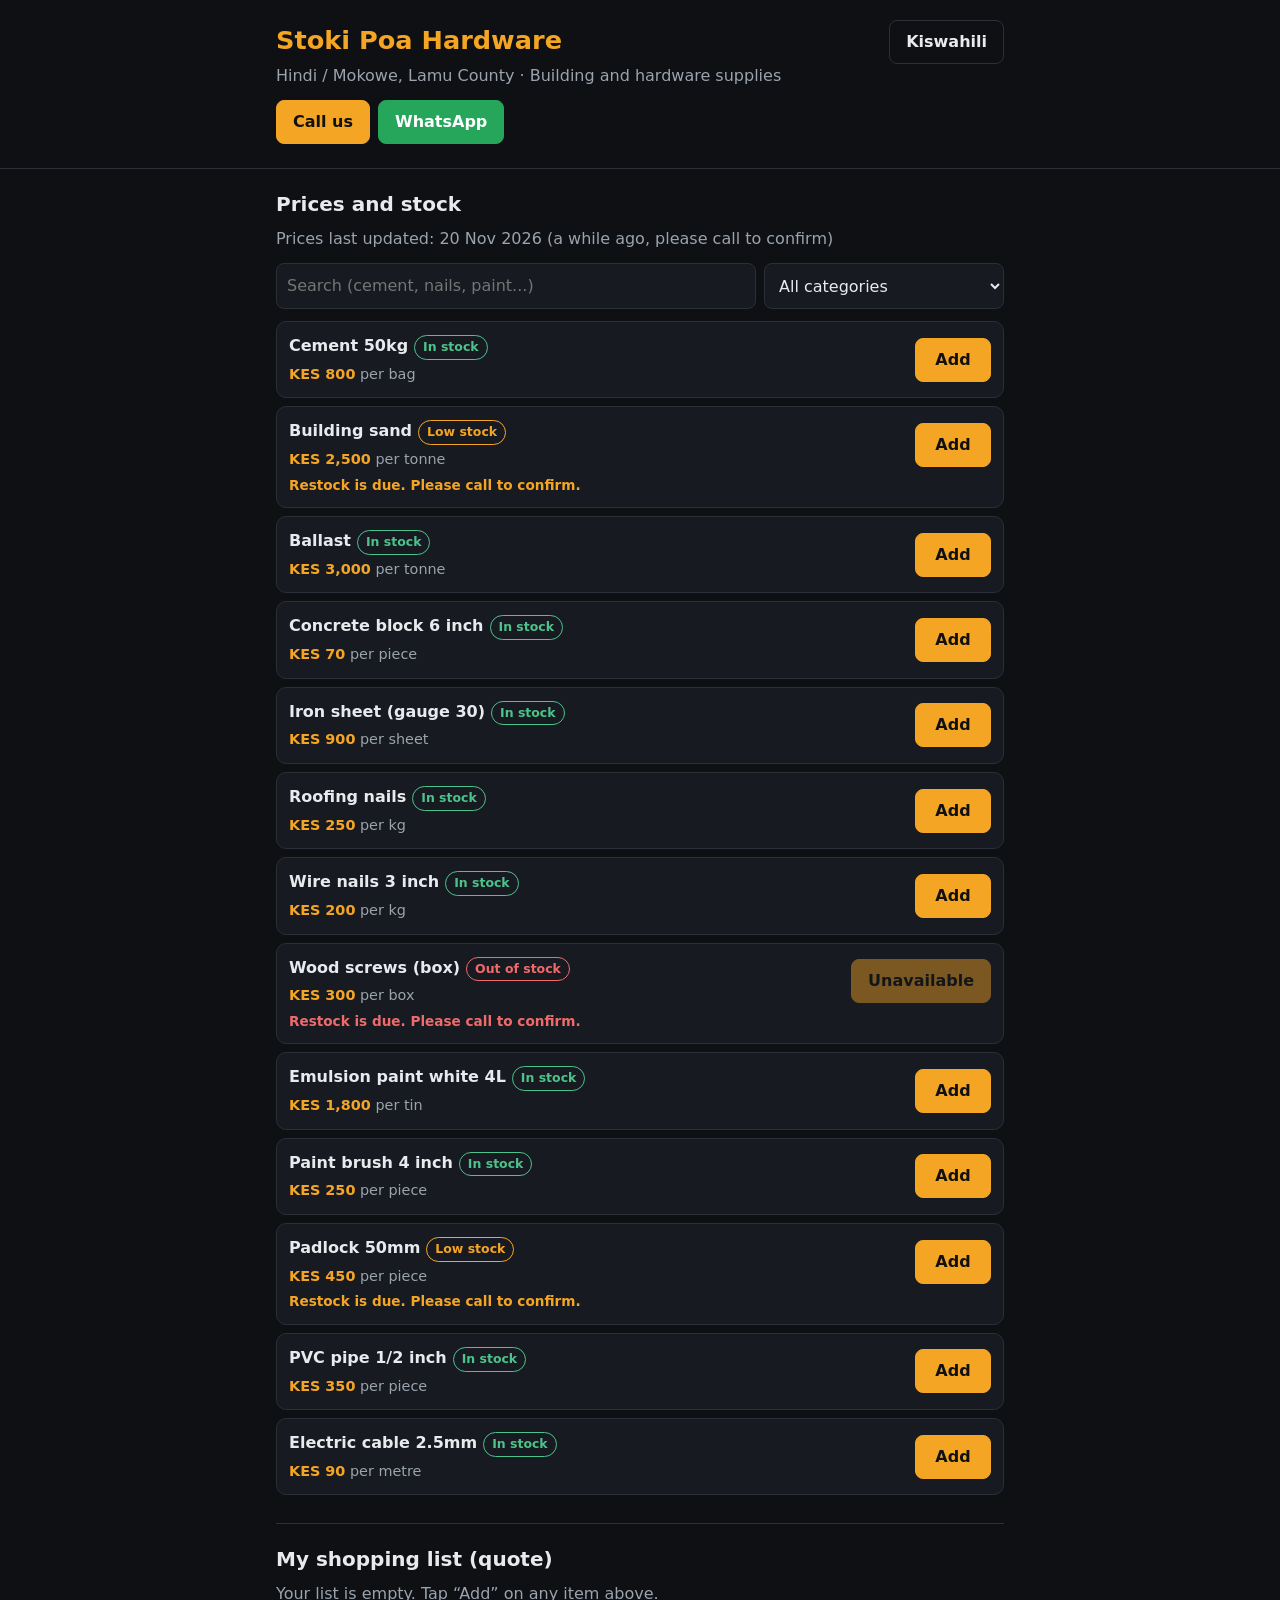
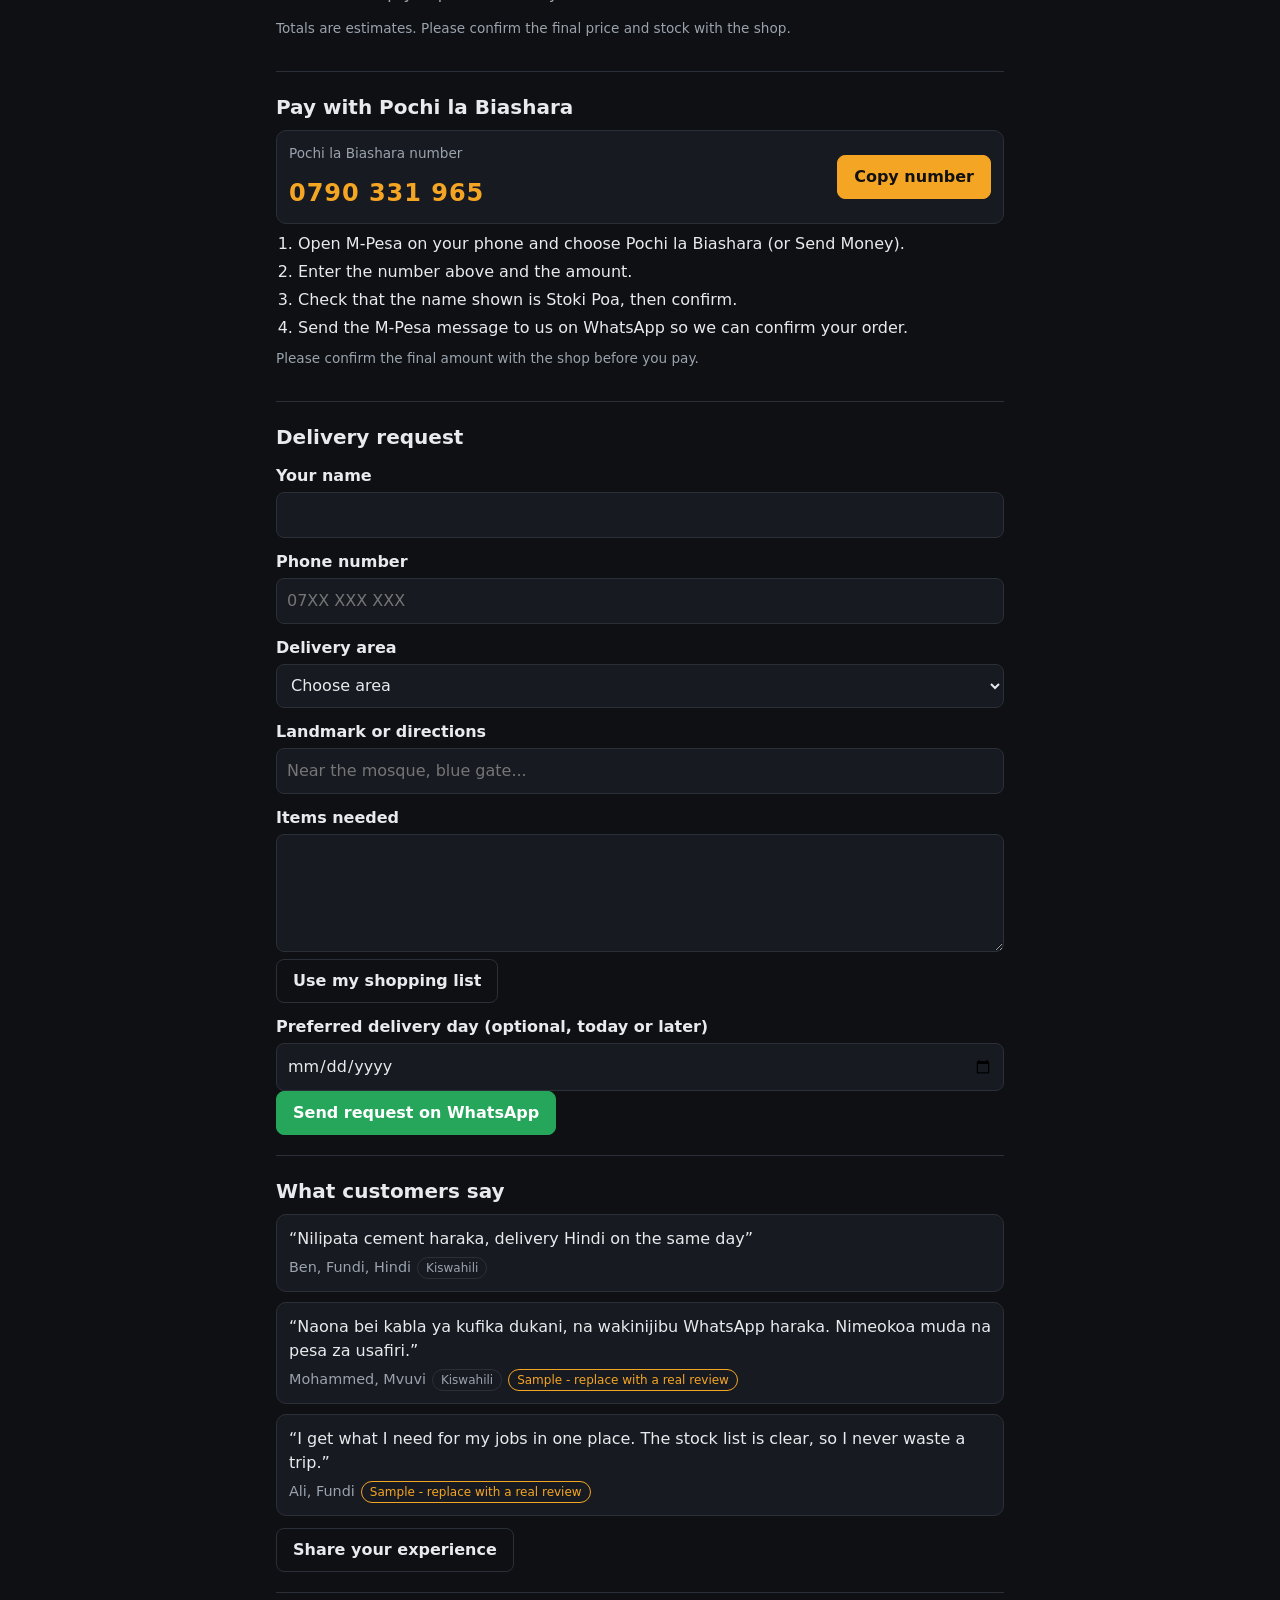
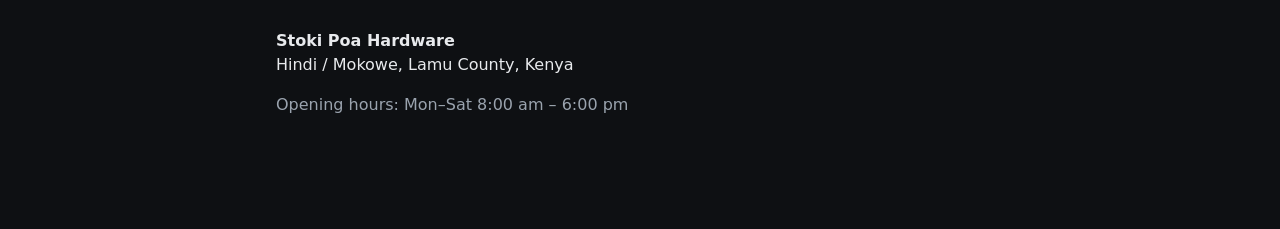
==== commit 594b6d5f: "Add files via upload" ====
--- a/index.html
+++ b/index.html
@@ -12,6 +12,8 @@
 <link rel="stylesheet" href="styles.css">
 </head>
 <body>
+
+<div id="net" class="net" role="status" aria-live="polite" hidden></div>
 
 <header class="top">
   <div class="wrap">
@@ -54,6 +56,24 @@
       <button id="clearList" class="btn btn-ghost" type="button" data-i18n="clearList">Clear list</button>
     </div>
     <p class="mute small" data-i18n="quoteNote">Totals are estimates. Please confirm the final price and stock with the shop.</p>
+  </section>
+
+  <section id="pay" aria-labelledby="h-pay">
+    <h2 id="h-pay" data-i18n="hPay">Pay with Pochi la Biashara</h2>
+    <div class="paybox">
+      <div>
+        <div class="mute small" data-i18n="payNumLbl">Pochi la Biashara number</div>
+        <div id="payNum" class="paynum">0790 331 965</div>
+      </div>
+      <button id="copyPay" class="btn" type="button" data-i18n="copyNum">Copy number</button>
+    </div>
+    <ol class="steps">
+      <li data-i18n="pay1">Open M-Pesa on your phone and choose Pochi la Biashara (or Send Money).</li>
+      <li data-i18n="pay2">Enter the number above and the amount.</li>
+      <li data-i18n="pay3">Check that the name shown is Stoki Poa, then confirm.</li>
+      <li data-i18n="pay4">Send the M-Pesa message to us on WhatsApp so we can confirm your order.</li>
+    </ol>
+    <p class="mute small" data-i18n="payNote">Please confirm the final amount with the shop before you pay.</p>
   </section>
 
   <section id="delivery" aria-labelledby="h-del">
--- a/styles.css
+++ b/styles.css
@@ -54,6 +54,18 @@
 .qty span{min-width:28px;text-align:center;font-weight:700}
 .total{display:flex;justify-content:space-between;font-size:1.1rem;font-weight:700;padding:12px 0}
 
+.restock{grid-column:1 / -1;font-size:.85rem;font-weight:600}
+
+.net{position:sticky;top:0;z-index:6;padding:10px 16px;text-align:center;font-weight:600;font-size:.9rem}
+.net.off{background:#3a1d1d;color:#ffb4b4;border-bottom:2px solid var(--bad)}
+.net.on{background:#173325;color:#9be7c0;border-bottom:2px solid var(--ok)}
+
+.paybox{display:flex;justify-content:space-between;align-items:center;gap:12px;flex-wrap:wrap;
+  background:var(--card);border:1px solid var(--line);border-radius:10px;padding:12px;margin:8px 0}
+.paynum{font-size:1.5rem;font-weight:700;color:var(--acc);letter-spacing:.04em}
+.steps{margin:8px 0;padding-left:22px}
+.steps li{margin-bottom:4px}
+
 .revs{display:grid;gap:10px;margin-bottom:12px}
 .rev{background:var(--card);border:1px solid var(--line);border-radius:10px;padding:12px}
 .rev p{margin:0 0 6px}
